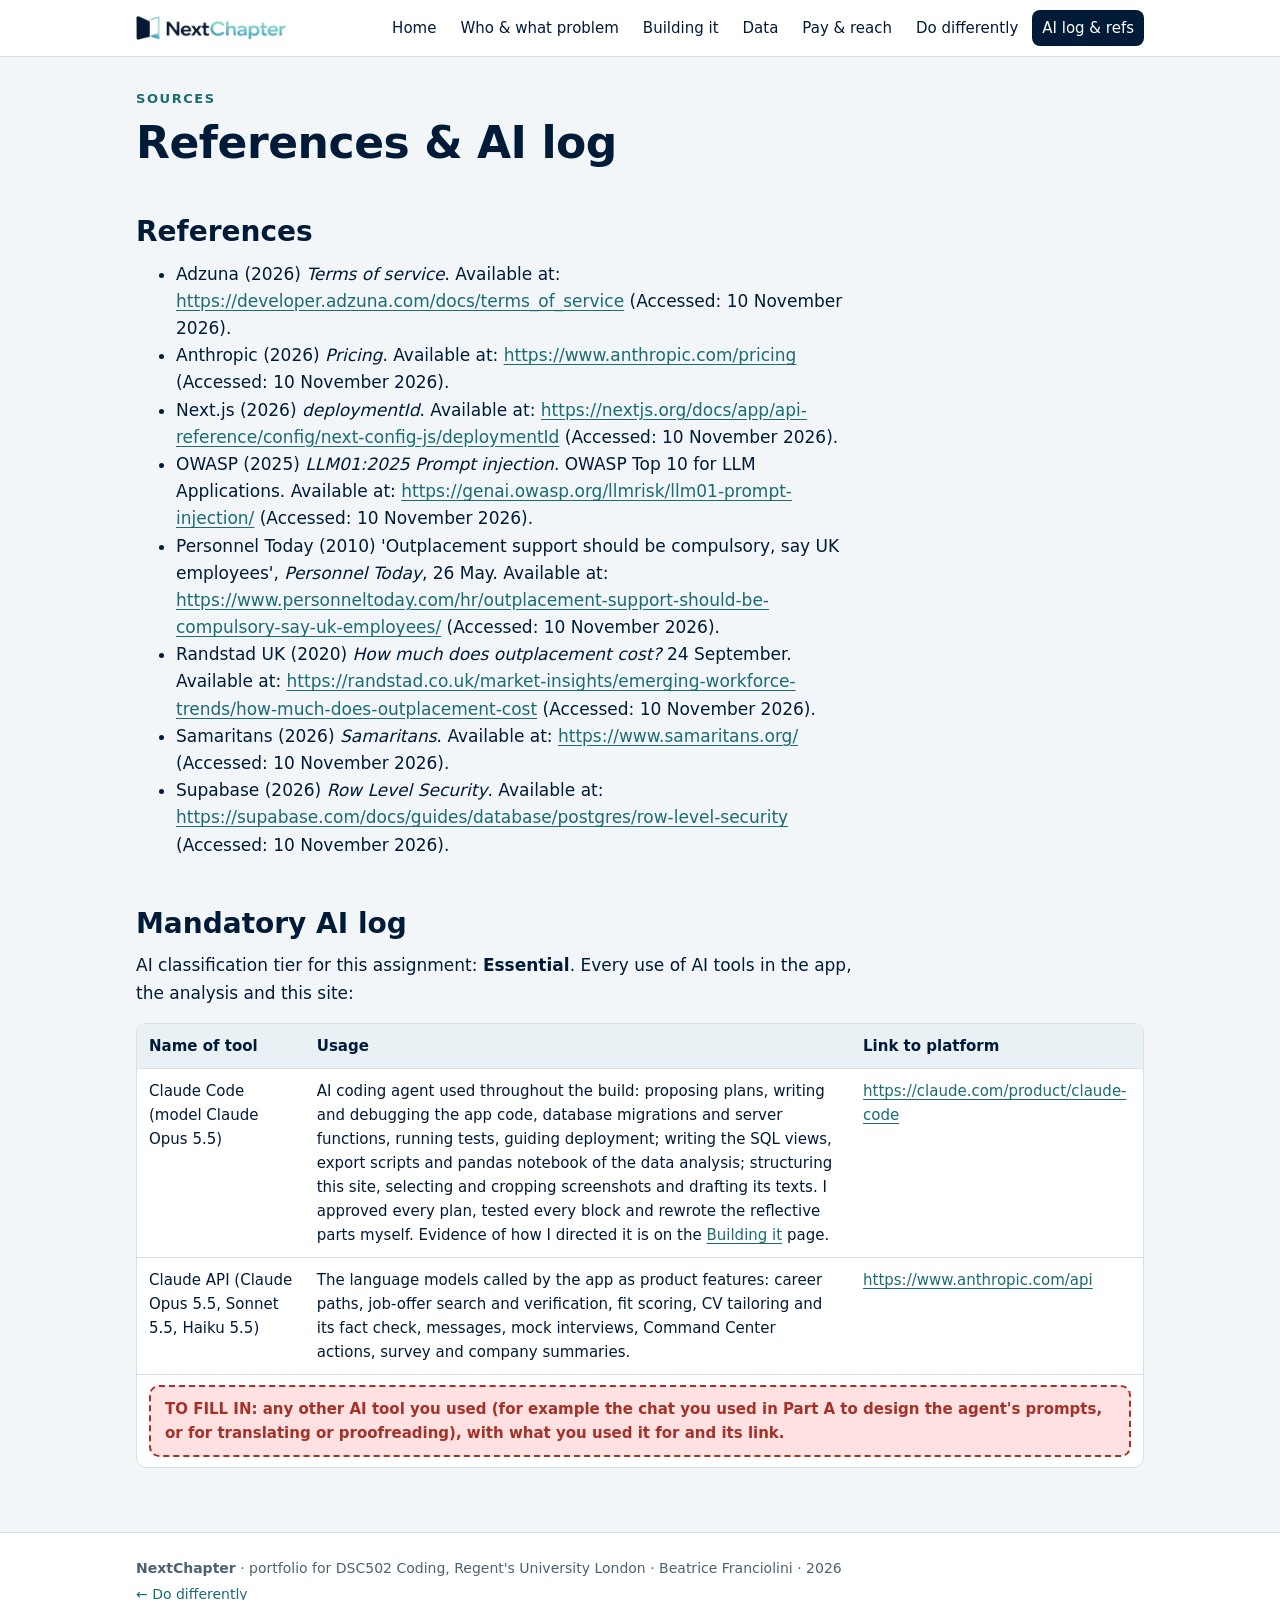
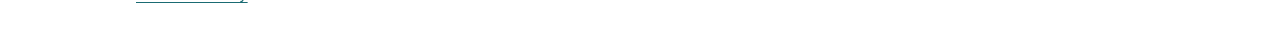
==== ai-log.html @ 76d836ae "NextChapter portfolio: 7 pages, evidence, data notebook, site checks Co-Authored-By: Claude Opus 5.5" ====
<!doctype html>
<html lang="en">
<head>
<meta charset="utf-8">
<meta name="viewport" content="width=device-width, initial-scale=1">
<title>AI log & references · NextChapter</title>
<meta name="description" content="References in Harvard style and the mandatory AI log for the NextChapter portfolio.">
<link rel="icon" href="assets/img/favicon.png">
<link rel="stylesheet" href="assets/style.css">
<script src="assets/site.js" defer></script>
</head>
<body>
<a class="skip" href="#main">Skip to content</a>
<header class="top">
  <div class="top-inner">
    <a class="brand" href="index.html"><img src="assets/img/logo.png" alt="NextChapter" width="160" height="26"></a>
    <button class="menu-btn" aria-expanded="false" aria-controls="nav">Menu</button>
    <nav id="nav" aria-label="Sections">
      <ol>
        <li><a href="index.html">Home</a></li>
        <li><a href="problem.html">Who & what problem</a></li>
        <li><a href="building.html">Building it</a></li>
        <li><a href="data.html">Data</a></li>
        <li><a href="business.html">Pay & reach</a></li>
        <li><a href="reflection.html">Do differently</a></li>
        <li><a href="ai-log.html" aria-current="page">AI log & refs</a></li>
      </ol>
    </nav>
  </div>
</header>
<main id="main">
<!-- title: AI log & references · NextChapter -->
<!-- description: References in Harvard style and the mandatory AI log for the NextChapter portfolio. -->

<p class="eyebrow">Sources</p>
<h1>References & AI log</h1>

<h2>References</h2>
<ul class="refs">
  <li>Adzuna (2026) <em>Terms of service</em>. Available at: <a href="https://developer.adzuna.com/docs/terms_of_service">https://developer.adzuna.com/docs/terms_of_service</a> (Accessed: 10 November 2026).</li>
  <li>Anthropic (2026) <em>Pricing</em>. Available at: <a href="https://www.anthropic.com/pricing">https://www.anthropic.com/pricing</a> (Accessed: 10 November 2026).</li>
  <li>Next.js (2026) <em>deploymentId</em>. Available at: <a href="https://nextjs.org/docs/app/api-reference/config/next-config-js/deploymentId">https://nextjs.org/docs/app/api-reference/config/next-config-js/deploymentId</a> (Accessed: 10 November 2026).</li>
  <li>OWASP (2025) <em>LLM01:2025 Prompt injection</em>. OWASP Top 10 for LLM Applications. Available at: <a href="https://genai.owasp.org/llmrisk/llm01-prompt-injection/">https://genai.owasp.org/llmrisk/llm01-prompt-injection/</a> (Accessed: 10 November 2026).</li>
  <li>Personnel Today (2010) 'Outplacement support should be compulsory, say UK employees', <em>Personnel Today</em>, 26 May. Available at: <a href="https://www.personneltoday.com/hr/outplacement-support-should-be-compulsory-say-uk-employees/">https://www.personneltoday.com/hr/outplacement-support-should-be-compulsory-say-uk-employees/</a> (Accessed: 10 November 2026).</li>
  <li>Randstad UK (2020) <em>How much does outplacement cost?</em> 24 September. Available at: <a href="https://randstad.co.uk/market-insights/emerging-workforce-trends/how-much-does-outplacement-cost">https://randstad.co.uk/market-insights/emerging-workforce-trends/how-much-does-outplacement-cost</a> (Accessed: 10 November 2026).</li>
  <li>Samaritans (2026) <em>Samaritans</em>. Available at: <a href="https://www.samaritans.org/">https://www.samaritans.org/</a> (Accessed: 10 November 2026).</li>
  <li>Supabase (2026) <em>Row Level Security</em>. Available at: <a href="https://supabase.com/docs/guides/database/postgres/row-level-security">https://supabase.com/docs/guides/database/postgres/row-level-security</a> (Accessed: 10 November 2026).</li>
</ul>

<h2>Mandatory AI log</h2>
<p>AI classification tier for this assignment: <strong>Essential</strong>. Every use of AI tools in the app, the analysis and this site:</p>
<div class="table-wrap">
<table>
  <thead><tr><th>Name of tool</th><th>Usage</th><th>Link to platform</th></tr></thead>
  <tbody>
    <tr>
      <td>Claude Code (model Claude Opus 5.5)</td>
      <td>AI coding agent used throughout the build: proposing plans, writing and debugging the app code, database migrations and server functions, running tests, guiding deployment; writing the SQL views, export scripts and pandas notebook of the data analysis; structuring this site, selecting and cropping screenshots and drafting its texts. I approved every plan, tested every block and rewrote the reflective parts myself. Evidence of how I directed it is on the <a href="building.html">Building it</a> page.</td>
      <td><a href="https://claude.com/product/claude-code">https://claude.com/product/claude-code</a></td>
    </tr>
    <tr>
      <td>Claude API (Claude Opus 5.5, Sonnet 5.5, Haiku 5.5)</td>
      <td>The language models called by the app as product features: career paths, job-offer search and verification, fit scoring, CV tailoring and its fact check, messages, mock interviews, Command Center actions, survey and company summaries.</td>
      <td><a href="https://www.anthropic.com/api">https://www.anthropic.com/api</a></td>
    </tr>
    <tr>
      <td colspan="3"><div class="todo" data-todo="ai-log">TO FILL IN: any other AI tool you used (for example the chat you used in Part A to design the agent's prompts, or for translating or proofreading), with what you used it for and its link.</div></td>
    </tr>
  </tbody>
</table>
</div>
</main>
<footer class="foot">
  <div class="foot-inner">
    <p><strong>NextChapter</strong> · portfolio for DSC502 Coding, Regent's University London · Beatrice Franciolini · 2026</p>
    <p><a href="reflection.html">← Do differently</a></p>
  </div>
</footer>
<dialog class="lightbox" aria-label="Enlarged image"><button class="lightbox-close" aria-label="Close">Close ✕</button><img alt=""></dialog>
</body>
</html>
---- assets/style.css ----
/* NextChapter portfolio · brand: ink #001B37, teal #57C0C7, Aptos */
:root {
  color-scheme: light;
  --ink: #001b37;
  --teal: #57c0c7;
  --teal-ink: #1a6b73;
  --bg: #f2f6f8;
  --surface: #ffffff;
  --surface-2: #e9f1f4;
  --line: #d3e0e6;
  --muted: #4c6173;
  --bad: #a3322a;
  --bad-bg: #fbe6e3;
  --ok: #2c7a4b;
  --ok-bg: #e2f3e8;
  --draft: #fff1b8;
  --draft-line: #d9a400;
  --radius: 10px;
  --wide: 1040px;
  --prose: 720px;
  --font: Aptos, "Segoe UI", system-ui, -apple-system, Helvetica, Arial, sans-serif;
  --mono: ui-monospace, "SF Mono", Menlo, Consolas, monospace;
}

* { box-sizing: border-box; }
html { -webkit-text-size-adjust: 100%; scroll-padding-top: 80px; }
body { margin: 0; background: var(--bg); color: var(--ink); font: 17px/1.6 var(--font); }
img { max-width: 100%; height: auto; display: block; }
a { color: var(--teal-ink); text-underline-offset: 3px; }
a:hover { color: var(--ink); }
:focus-visible { outline: 3px solid var(--teal); outline-offset: 2px; border-radius: 4px; }
.skip { position: absolute; left: -999px; top: 8px; background: var(--ink); color: #fff; padding: 8px 12px; border-radius: 6px; z-index: 20; }
.skip:focus { left: 8px; }

/* Header and navigation */
.top { position: sticky; top: 0; z-index: 10; background: rgba(255, 255, 255, 0.96); border-bottom: 1px solid var(--line); backdrop-filter: blur(6px); }
.top-inner { max-width: var(--wide); margin: 0 auto; padding: 10px 16px; display: flex; align-items: center; gap: 16px; flex-wrap: wrap; }
.brand img { width: 150px; height: auto; }
.menu-btn { margin-left: auto; display: none; font: 600 15px var(--font); color: var(--ink); background: var(--surface-2); border: 1px solid var(--line); border-radius: var(--radius); padding: 8px 14px; }
nav ol { list-style: none; margin: 0; padding: 0; display: flex; flex-wrap: wrap; gap: 4px; counter-reset: step; }
nav li { counter-increment: step; }
nav a { display: block; padding: 6px 10px; border-radius: 8px; color: var(--ink); text-decoration: none; font-size: 15px; font-weight: 500; }
nav a:hover { background: var(--surface-2); }
nav a[aria-current="page"] { background: var(--ink); color: #fff; }
nav { margin-left: auto; }
@media (max-width: 900px) {
  .menu-btn { display: block; }
  nav { display: none; width: 100%; margin: 0; }
  nav.open { display: block; }
  nav ol { flex-direction: column; padding-bottom: 8px; }
  nav a { padding: 10px 12px; font-size: 16px; }
  nav a::before { content: counter(step) ". "; color: var(--muted); }
  nav a[aria-current="page"]::before { color: var(--teal); }
}

/* Layout */
main { max-width: var(--wide); margin: 0 auto; padding: 32px 16px 48px; }
main > * { max-width: var(--prose); }
main > .wide, main > figure, main > .grid, main > .tiles, main > .cards, main > .case, main > .table-wrap, main > .timeline { max-width: none; }
h1 { font-size: clamp(30px, 6vw, 44px); line-height: 1.12; margin: 8px 0 16px; letter-spacing: -0.01em; }
h2 { font-size: clamp(23px, 4vw, 28px); line-height: 1.2; margin: 48px 0 12px; }
h3 { font-size: 19px; margin: 28px 0 8px; }
p, ul, ol { margin: 0 0 14px; }
.eyebrow { text-transform: uppercase; letter-spacing: 0.12em; font-size: 13px; font-weight: 700; color: var(--teal-ink); margin: 0; }
.lead { font-size: 20px; color: var(--muted); }
.muted { color: var(--muted); }
.small { font-size: 14px; }
hr { border: 0; border-top: 1px solid var(--line); margin: 40px 0; }

/* Buttons */
.actions { display: flex; flex-wrap: wrap; gap: 10px; margin: 20px 0 8px; }
.btn { display: inline-block; padding: 12px 18px; border-radius: var(--radius); background: var(--ink); color: #fff; font-weight: 600; text-decoration: none; }
.btn:hover { background: #0b2c52; color: #fff; }
.btn.ghost { background: var(--surface); color: var(--ink); border: 1px solid var(--line); }
.btn.ghost:hover { background: var(--surface-2); }

/* Stat tiles */
.tiles { display: grid; grid-template-columns: repeat(auto-fit, minmax(180px, 1fr)); gap: 12px; margin: 20px 0; }
.tile { background: var(--surface); border: 1px solid var(--line); border-top: 4px solid var(--teal); border-radius: var(--radius); padding: 16px; }
.tile .num { font-size: 30px; font-weight: 700; line-height: 1.1; display: block; }
.tile .lbl { font-size: 15px; color: var(--muted); display: block; margin-top: 6px; }

/* Cards */
.cards { display: grid; grid-template-columns: repeat(auto-fit, minmax(230px, 1fr)); gap: 12px; margin: 16px 0; }
.card { background: var(--surface); border: 1px solid var(--line); border-radius: var(--radius); padding: 18px; }
.card h3 { margin-top: 0; }
.card p:last-child { margin-bottom: 0; }
a.card { color: var(--ink); text-decoration: none; display: block; }
a.card:hover { border-color: var(--teal); }

/* Figures and lightbox */
figure { margin: 20px 0; }
figure img { border: 1px solid var(--line); border-radius: var(--radius); background: var(--surface); cursor: zoom-in; }
figcaption { font-size: 14px; color: var(--muted); margin-top: 8px; max-width: var(--prose); }
.grid { display: grid; grid-template-columns: repeat(auto-fit, minmax(300px, 1fr)); gap: 16px; }
.grid figure { margin: 0; }
.lightbox { border: 0; padding: 0; max-width: 96vw; max-height: 94vh; background: transparent; }
.lightbox::backdrop { background: rgba(0, 27, 55, 0.85); }
.lightbox img { max-width: 96vw; max-height: 88vh; border-radius: 8px; cursor: zoom-out; }
.lightbox-close { display: block; margin: 0 0 8px auto; font: 600 15px var(--font); background: #fff; color: var(--ink); border: 0; border-radius: 8px; padding: 8px 12px; }

/* Video placeholder */
.video { aspect-ratio: 16 / 9; width: 100%; max-width: var(--prose); border-radius: var(--radius); background: var(--ink); color: #fff; display: grid; place-items: center; text-align: center; padding: 24px; margin: 20px 0; }

/* Case studies */
.case { background: var(--surface); border: 1px solid var(--line); border-radius: var(--radius); padding: 20px; margin: 20px 0; }
.case h3 { margin-top: 0; font-size: 21px; }
.case .tag { display: inline-block; font-size: 12px; font-weight: 700; letter-spacing: 0.06em; text-transform: uppercase; padding: 3px 8px; border-radius: 999px; background: var(--surface-2); color: var(--teal-ink); margin-bottom: 8px; }
.case dl { display: grid; grid-template-columns: 150px 1fr; gap: 6px 16px; margin: 12px 0; }
.case dt { font-weight: 700; }
.case dd { margin: 0; }
@media (max-width: 640px) { .case dl { grid-template-columns: 1fr; } .case dd { margin-bottom: 8px; } }

/* Before / after code */
.diff { display: grid; grid-template-columns: 1fr 1fr; gap: 10px; margin: 14px 0; }
@media (max-width: 760px) { .diff { grid-template-columns: 1fr; } }
.diff > div { min-width: 0; }
.diff .label { font-size: 13px; font-weight: 700; margin: 0 0 4px; }
.diff .before .label { color: var(--bad); }
.diff .after .label { color: var(--ok); }
pre { margin: 0; overflow-x: auto; font: 13px/1.5 var(--mono); padding: 12px; border-radius: 8px; background: #f7fafb; border: 1px solid var(--line); white-space: pre; }
.diff .before pre { background: var(--bad-bg); border-color: #efc9c3; }
.diff .after pre { background: var(--ok-bg); border-color: #bfe0cb; }
code { font: 0.9em var(--mono); background: var(--surface-2); padding: 1px 5px; border-radius: 4px; }
pre code { background: none; padding: 0; }

/* Tables */
.table-wrap { overflow-x: auto; margin: 16px 0; border: 1px solid var(--line); border-radius: var(--radius); background: var(--surface); }
table { width: 100%; border-collapse: collapse; font-size: 15px; }
th, td { text-align: left; vertical-align: top; padding: 10px 12px; border-top: 1px solid var(--line); }
thead th { background: var(--surface-2); border-top: 0; white-space: nowrap; }

/* Timeline */
.timeline { list-style: none; padding: 0; margin: 16px 0; display: grid; gap: 8px; }
.timeline li { display: grid; grid-template-columns: 110px 1fr; gap: 12px; background: var(--surface); border: 1px solid var(--line); border-radius: var(--radius); padding: 10px 14px; }
.timeline .when { font-weight: 700; color: var(--teal-ink); }
@media (max-width: 520px) { .timeline li { grid-template-columns: 1fr; gap: 2px; } }

/* Drafts and to-do markers (removed before submission) */
.draft { background: var(--draft); border-left: 4px solid var(--draft-line); padding: 2px 6px; border-radius: 4px; }
div.draft, p.draft { padding: 12px 14px; margin: 14px 0; }
.draft::before { content: "DRAFT – rewrite"; display: inline-block; font-size: 11px; font-weight: 800; letter-spacing: 0.06em; text-transform: uppercase; color: #6b4e00; margin-right: 8px; }
.todo { background: #ffe1e1; border: 2px dashed var(--bad); color: var(--bad); padding: 10px 14px; border-radius: var(--radius); font-weight: 600; }
.video.todo { background: #ffe1e1; color: var(--bad); }

/* Callout */
.note { background: var(--surface); border: 1px solid var(--line); border-left: 4px solid var(--teal); border-radius: var(--radius); padding: 14px 16px; margin: 16px 0; }

/* Footer */
.foot { border-top: 1px solid var(--line); background: var(--surface); }
.foot-inner { max-width: var(--wide); margin: 0 auto; padding: 20px 16px 32px; font-size: 14px; color: var(--muted); }
.foot-inner p { margin: 4px 0; }

@media print {
  .top, .menu-btn, .lightbox, .skip { display: none !important; }
  body { background: #fff; }
}

/* ── Home hero (full-width brand band) ── */
.hero { background: radial-gradient(1200px 500px at 85% -10%, rgba(87, 192, 199, 0.28), transparent 60%), var(--ink); color: #fff; }
.hero-inner { max-width: var(--wide); margin: 0 auto; padding: 48px 16px 44px; }
.hero-brand { display: flex; align-items: center; gap: 12px; margin: 0 0 24px; font-size: 30px; font-weight: 700; letter-spacing: -0.01em; }
.hero-brand b { color: var(--teal); font-weight: 700; }
.hero h1 { color: #fff; max-width: 860px; font-size: clamp(28px, 5.2vw, 46px); margin: 0 0 16px; }
.hero-sub { font-size: 19px; color: #cfe3ea; max-width: 720px; margin: 0 0 8px; }
.hero .actions { margin-top: 24px; }
.btn-light { background: var(--teal); color: var(--ink); }
.btn-light:hover { background: #7fd3d8; color: var(--ink); }
.btn-outline { background: transparent; color: #fff; border: 1px solid rgba(255, 255, 255, 0.45); }
.btn-outline:hover { background: rgba(255, 255, 255, 0.1); color: #fff; }
.badges { list-style: none; padding: 0; margin: 22px 0 0; display: flex; flex-wrap: wrap; gap: 8px; }
.badges li { font-size: 14px; font-weight: 600; padding: 6px 12px; border-radius: 999px; background: rgba(87, 192, 199, 0.16); color: #dff4f5; border: 1px solid rgba(87, 192, 199, 0.45); }
.hero-note { margin: 18px 0 0; font-size: 14px; color: #9db8c6; }
.hero a:focus-visible { outline-color: #fff; }

/* ── Product cards ── */
.group-title { font-size: 14px; text-transform: uppercase; letter-spacing: 0.12em; color: var(--teal-ink); margin: 28px 0 10px; }
main > .products, main > .privacy { max-width: none; }
.products { display: grid; grid-template-columns: repeat(auto-fit, minmax(230px, 1fr)); gap: 14px; }
.product { background: var(--surface); border: 1px solid var(--line); border-radius: 14px; padding: 18px 18px 14px; display: flex; flex-direction: column; transition: border-color 0.15s, box-shadow 0.15s; }
.product:hover { border-color: var(--teal); box-shadow: 0 6px 18px rgba(0, 27, 55, 0.07); }
.product h4 { margin: 10px 0 6px; font-size: 18px; }
.product p { font-size: 15px; color: var(--muted); margin: 0 0 12px; flex: 1; }
.product figure { margin: 0; }
.product figure img { aspect-ratio: 16 / 10; object-fit: cover; object-position: top left; width: 100%; border-radius: 8px; }
.icon { display: inline-grid; place-items: center; width: 42px; height: 42px; border-radius: 12px; background: var(--ink); }
.icon svg { width: 24px; height: 24px; fill: none; stroke: var(--teal); stroke-width: 1.8; stroke-linecap: round; stroke-linejoin: round; }
.privacy { display: flex; gap: 16px; align-items: flex-start; margin: 22px 0; padding: 20px; border-radius: 14px; background: linear-gradient(135deg, var(--ink), #0d3557); color: #fff; }
.privacy h3 { margin: 0 0 6px; color: #fff; }
.privacy p { margin: 0; color: #cfe3ea; }
.privacy a { color: var(--teal); }
.privacy .icon { background: rgba(87, 192, 199, 0.18); flex: none; }

/* ── Visual build timeline ── */
main > .vtimeline { max-width: none; }
.vtimeline { list-style: none; margin: 20px 0; padding: 0 0 0 26px; position: relative; }
.vtimeline::before { content: ""; position: absolute; left: 8px; top: 6px; bottom: 6px; width: 3px; border-radius: 3px; background: linear-gradient(var(--teal), var(--ink)); }
.vtimeline li { position: relative; background: var(--surface); border: 1px solid var(--line); border-radius: var(--radius); padding: 10px 14px; margin: 0 0 10px; }
.vtimeline li::before { content: ""; position: absolute; left: -25px; top: 15px; width: 13px; height: 13px; border-radius: 50%; background: var(--surface); border: 3px solid var(--teal); }
.vtimeline li.part { background: var(--ink); color: #fff; border-color: var(--ink); }
.vtimeline li.part::before { background: var(--ink); border-color: var(--ink); }
.vtimeline .when { display: inline-block; font-size: 13px; font-weight: 700; color: var(--teal-ink); margin-right: 8px; }
.vtimeline li.part .when { color: var(--teal); }
.vtimeline strong { margin-right: 6px; }
.vtimeline .what { display: block; font-size: 15px; color: var(--muted); margin-top: 2px; }
.vtimeline li.part .what { color: #cfe3ea; }
.t { display: inline-block; vertical-align: 1px; font-size: 11px; font-weight: 800; letter-spacing: 0.04em; text-transform: uppercase; padding: 2px 8px; border-radius: 999px; margin-left: 4px; }
.t-me { background: #dff1f2; color: #0e4f56; }
.t-ai { background: #e6ebf1; color: #2b3f55; }
.t-err { background: var(--bad-bg); color: var(--bad); }
.legend-tags { display: flex; flex-wrap: wrap; gap: 8px; font-size: 14px; color: var(--muted); align-items: center; }
.todo.inline { display: inline; padding: 1px 6px; font-size: 13px; border-width: 1px; }
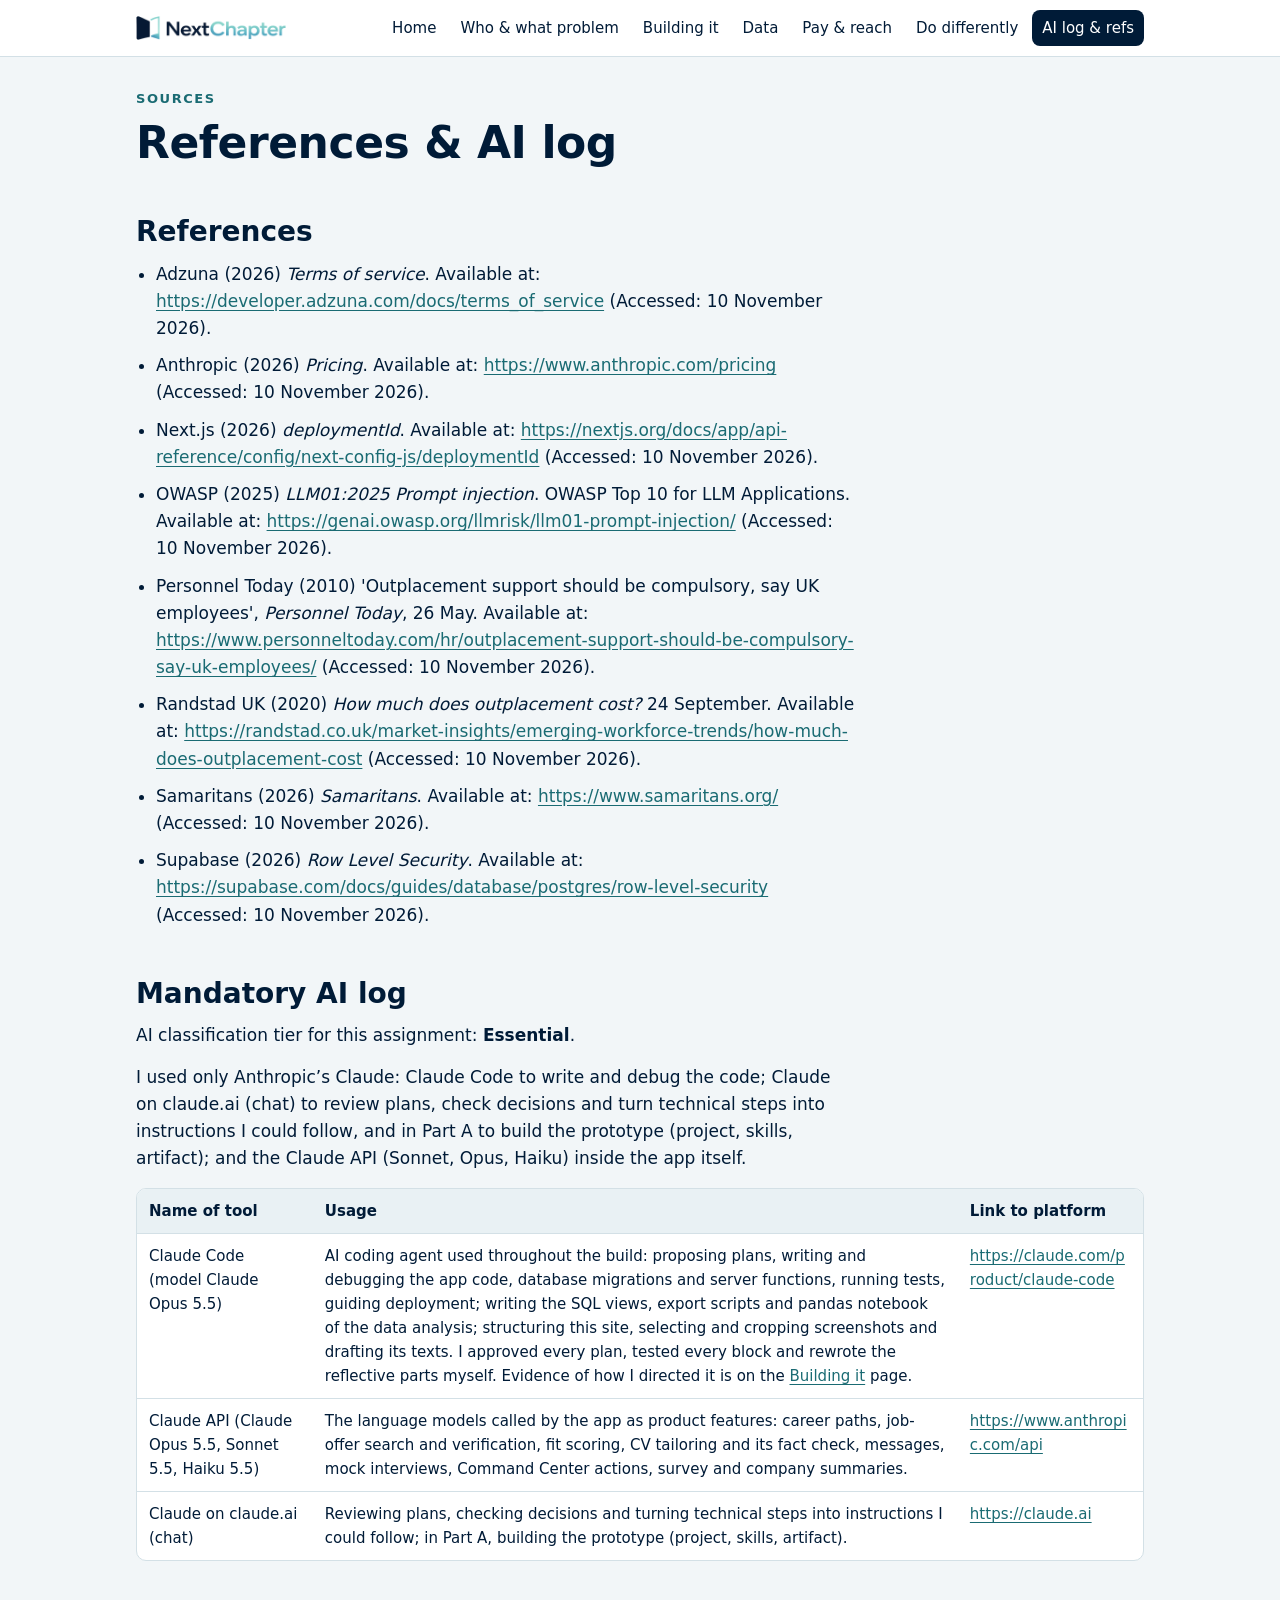
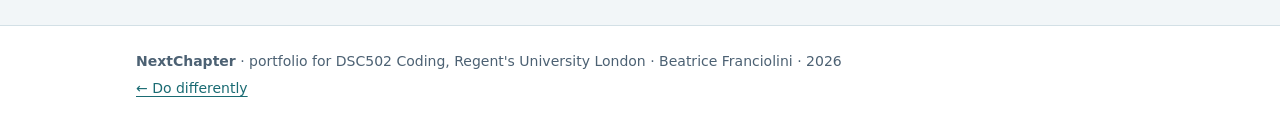
==== commit ff4c8402: "Fill in user testing, pricing signal and AI log Co-Authored-By: Claude Opus 5.5 <noreply@anthropic.c" ====
--- a/ai-log.html
+++ b/ai-log.html
@@ -48,7 +48,8 @@
 </ul>
 
 <h2>Mandatory AI log</h2>
-<p>AI classification tier for this assignment: <strong>Essential</strong>. Every use of AI tools in the app, the analysis and this site:</p>
+<p>AI classification tier for this assignment: <strong>Essential</strong>.</p>
+<p>I used only Anthropic’s Claude: Claude Code to write and debug the code; Claude on claude.ai (chat) to review plans, check decisions and turn technical steps into instructions I could follow, and in Part A to build the prototype (project, skills, artifact); and the Claude API (Sonnet, Opus, Haiku) inside the app itself.</p>
 <div class="table-wrap">
 <table>
   <thead><tr><th>Name of tool</th><th>Usage</th><th>Link to platform</th></tr></thead>
@@ -64,7 +65,9 @@
       <td><a href="https://www.anthropic.com/api">https://www.anthropic.com/api</a></td>
     </tr>
     <tr>
-      <td colspan="3"><div class="todo" data-todo="ai-log">TO FILL IN: any other AI tool you used (for example the chat you used in Part A to design the agent's prompts, or for translating or proofreading), with what you used it for and its link.</div></td>
+      <td>Claude on claude.ai (chat)</td>
+      <td>Reviewing plans, checking decisions and turning technical steps into instructions I could follow; in Part A, building the prototype (project, skills, artifact).</td>
+      <td><a href="https://claude.ai">https://claude.ai</a></td>
     </tr>
   </tbody>
 </table>
--- a/assets/style.css
+++ b/assets/style.css
@@ -210,3 +210,8 @@
 .t-err { background: var(--bad-bg); color: var(--bad); }
 .legend-tags { display: flex; flex-wrap: wrap; gap: 8px; font-size: 14px; color: var(--muted); align-items: center; }
 .todo.inline { display: inline; padding: 1px 6px; font-size: 13px; border-width: 1px; }
+
+/* Long URLs in references and tables wrap on phones instead of widening the page */
+.refs { padding-left: 20px; }
+.refs li { margin-bottom: 10px; overflow-wrap: anywhere; }
+td a { overflow-wrap: anywhere; }
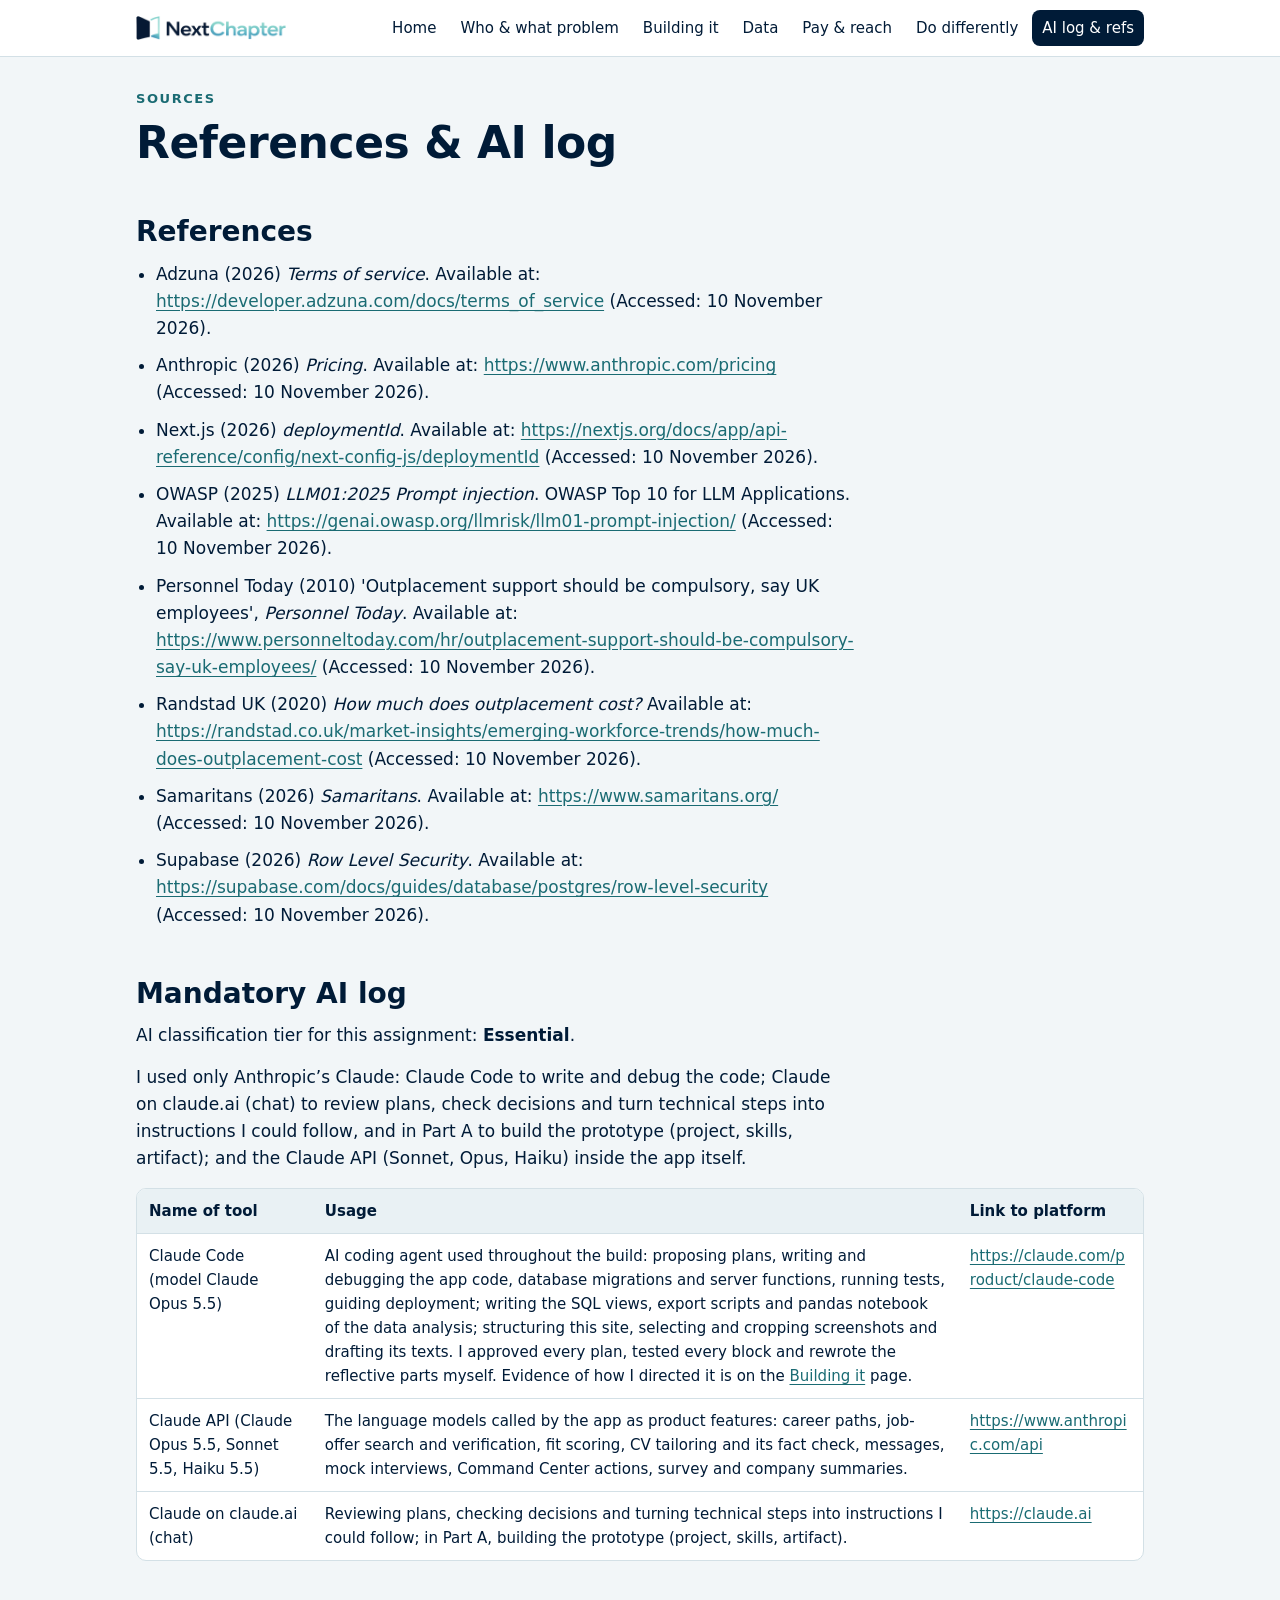
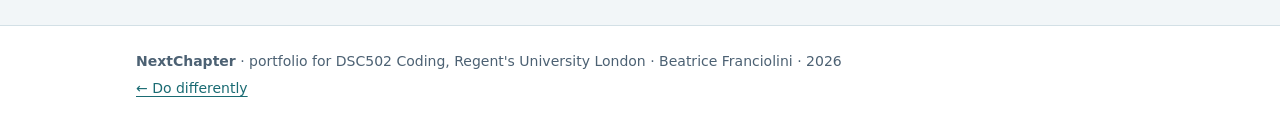
==== commit 84cb5d79: "Remove dates and times from pages, screenshots and notebook Co-Authored-By: Claude Opus 5.5 <noreply" ====
--- a/ai-log.html
+++ b/ai-log.html
@@ -41,8 +41,8 @@
   <li>Anthropic (2026) <em>Pricing</em>. Available at: <a href="https://www.anthropic.com/pricing">https://www.anthropic.com/pricing</a> (Accessed: 10 November 2026).</li>
   <li>Next.js (2026) <em>deploymentId</em>. Available at: <a href="https://nextjs.org/docs/app/api-reference/config/next-config-js/deploymentId">https://nextjs.org/docs/app/api-reference/config/next-config-js/deploymentId</a> (Accessed: 10 November 2026).</li>
   <li>OWASP (2025) <em>LLM01:2025 Prompt injection</em>. OWASP Top 10 for LLM Applications. Available at: <a href="https://genai.owasp.org/llmrisk/llm01-prompt-injection/">https://genai.owasp.org/llmrisk/llm01-prompt-injection/</a> (Accessed: 10 November 2026).</li>
-  <li>Personnel Today (2010) 'Outplacement support should be compulsory, say UK employees', <em>Personnel Today</em>, 26 May. Available at: <a href="https://www.personneltoday.com/hr/outplacement-support-should-be-compulsory-say-uk-employees/">https://www.personneltoday.com/hr/outplacement-support-should-be-compulsory-say-uk-employees/</a> (Accessed: 10 November 2026).</li>
-  <li>Randstad UK (2020) <em>How much does outplacement cost?</em> 24 September. Available at: <a href="https://randstad.co.uk/market-insights/emerging-workforce-trends/how-much-does-outplacement-cost">https://randstad.co.uk/market-insights/emerging-workforce-trends/how-much-does-outplacement-cost</a> (Accessed: 10 November 2026).</li>
+  <li>Personnel Today (2010) 'Outplacement support should be compulsory, say UK employees', <em>Personnel Today</em>. Available at: <a href="https://www.personneltoday.com/hr/outplacement-support-should-be-compulsory-say-uk-employees/">https://www.personneltoday.com/hr/outplacement-support-should-be-compulsory-say-uk-employees/</a> (Accessed: 10 November 2026).</li>
+  <li>Randstad UK (2020) <em>How much does outplacement cost?</em> Available at: <a href="https://randstad.co.uk/market-insights/emerging-workforce-trends/how-much-does-outplacement-cost">https://randstad.co.uk/market-insights/emerging-workforce-trends/how-much-does-outplacement-cost</a> (Accessed: 10 November 2026).</li>
   <li>Samaritans (2026) <em>Samaritans</em>. Available at: <a href="https://www.samaritans.org/">https://www.samaritans.org/</a> (Accessed: 10 November 2026).</li>
   <li>Supabase (2026) <em>Row Level Security</em>. Available at: <a href="https://supabase.com/docs/guides/database/postgres/row-level-security">https://supabase.com/docs/guides/database/postgres/row-level-security</a> (Accessed: 10 November 2026).</li>
 </ul>
